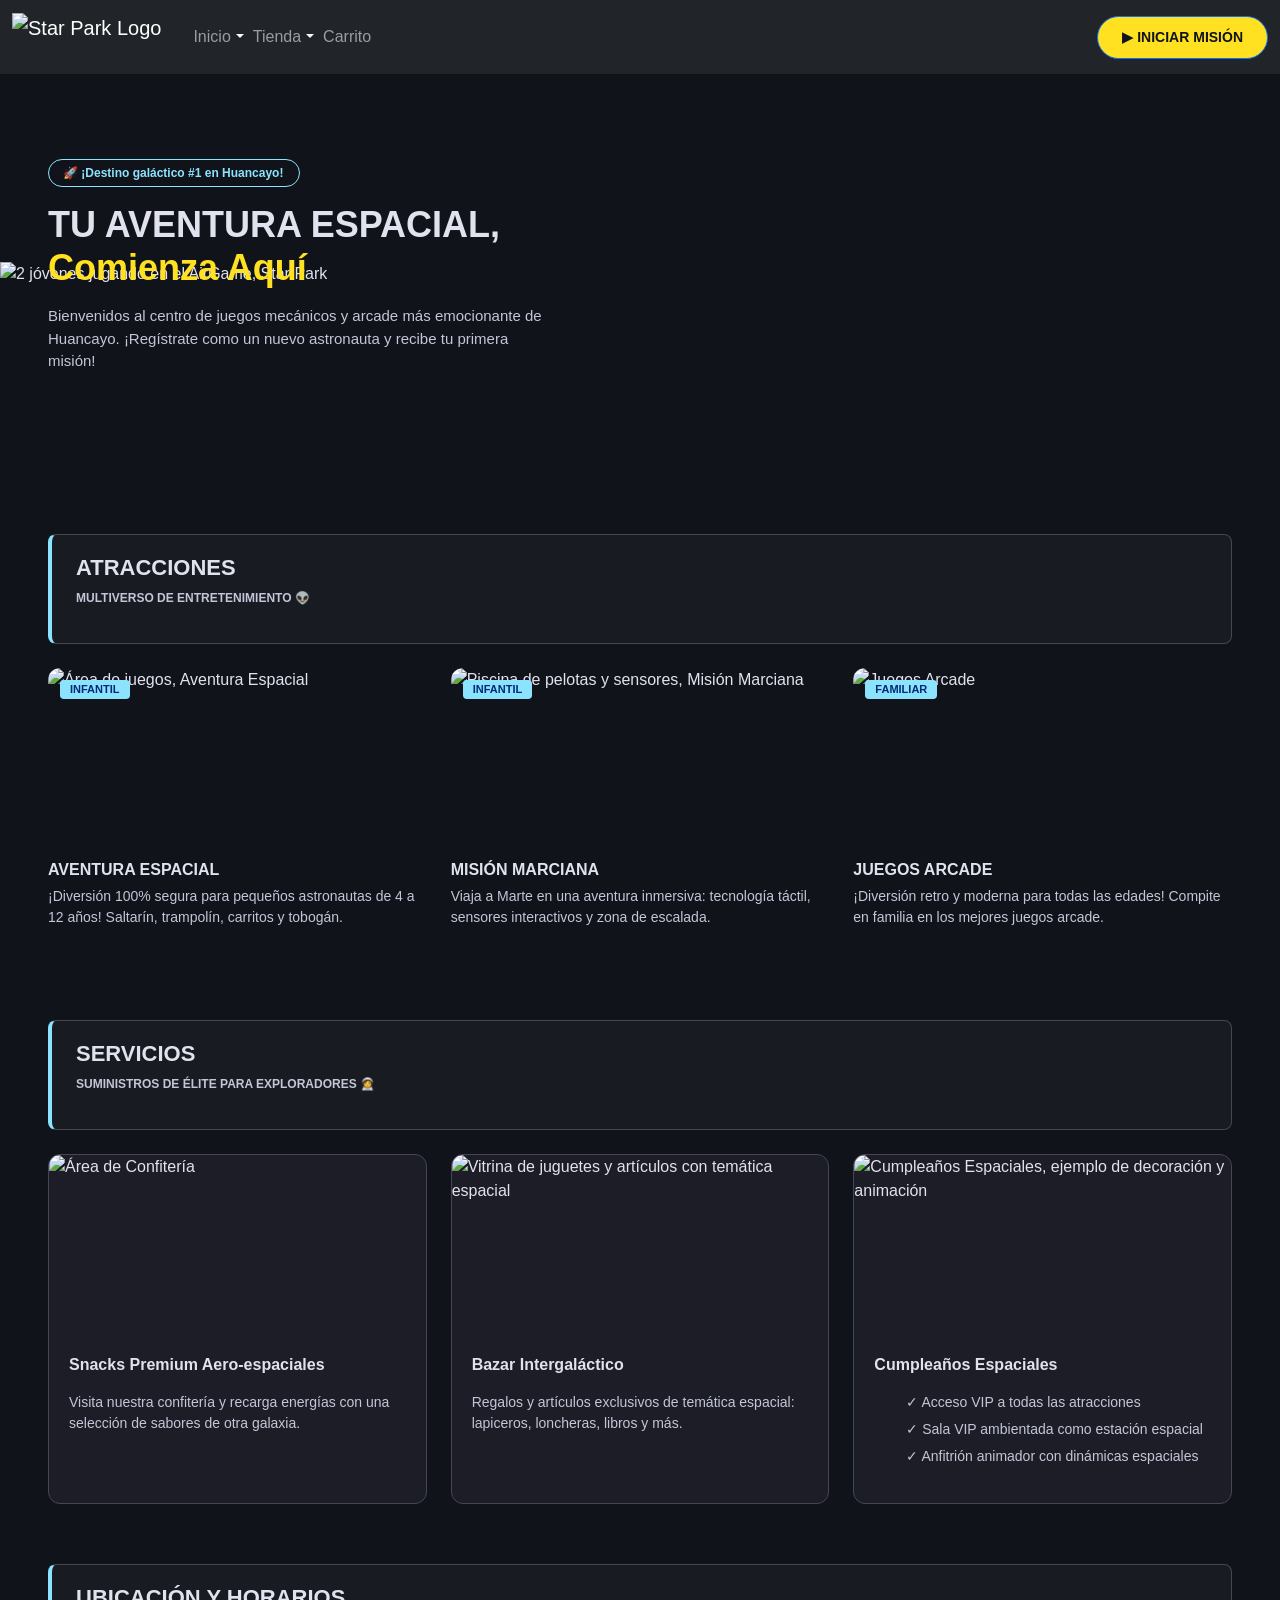
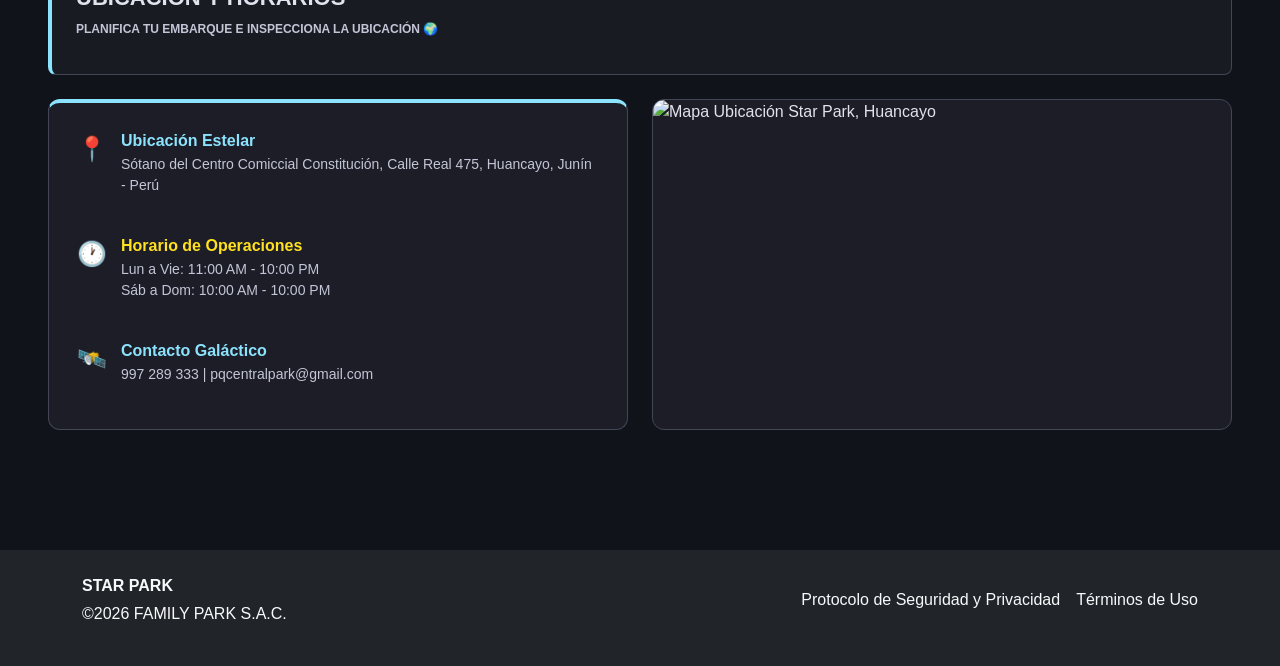
==== index.html @ bc3d8a54 "Add files via upload" ====
<!DOCTYPE html>
<html lang="es">
<head>
    <meta charset="UTF-8">
    <meta name="viewport" content="width=device-width, initial-scale=1.0">
    <title>Star Park</title>
    <link rel="icon" href="data:image/svg+xml,<svg xmlns='http://www.w3.org/2000/svg' viewBox='0 0 100 100'><text x='50%' y='50%' text-anchor='middle' dominant-baseline='central' font-size='80'>🌟</text></svg>"/>  
    <link href="https://cdn.jsdelivr.net/npm/bootstrap@5.3.8/dist/css/bootstrap.min.css" rel="stylesheet" integrity="sha384-sRIl4kxILFvY47J16cr9ZwB07vP4J8+LH7qKQnuqkuIAvNWLzeN8tE5YBujZqJLB" crossorigin="anonymous">
    <link rel="stylesheet" href="estilos.css">
</head>
<body>
    <header>
    <nav class="navbar navbar-dark bg-dark py-2">
        <div class="container-fluid gap-3">
            <a class="navbar-brand" href="index.html">
                <img src="img/logostar.png" alt="Star Park Logo" height="48">
            </a>
            <ul class="navbar-nav flex-row flex-wrap gap-2 me-auto">
                <li class="nav-item dropdown d-flex align-items-center">
                    <a class="nav-link" href="index.html">Inicio</a>
                    <button type="button" class="btn btn-link dropdown-toggle dropdown-toggle-split text-light p-0 ms-1"
                        data-bs-toggle="dropdown" aria-expanded="false" aria-label="Mostrar opciones de Inicio"></button>
                    <ul class="dropdown-menu dropdown-menu-dark">
                        <li><a class="dropdown-item" href="index.html#atracciones">Atracciones</a></li>
                        <li><a class="dropdown-item" href="index.html#servicios">Servicios</a></li>
                        <li><a class="dropdown-item" href="index.html#base-operaciones">Ubicación y Horarios</a></li>
                    </ul>
                </li>
                <li class="nav-item dropdown d-flex align-items-center">
                    <a class="nav-link" href="tienda.html">Tienda</a>
                    <button type="button" class="btn btn-link dropdown-toggle dropdown-toggle-split text-light p-0 ms-1"
                        data-bs-toggle="dropdown" aria-expanded="false" aria-label="Mostrar opciones de Tienda"></button>
                    <ul class="dropdown-menu dropdown-menu-dark">
                        <li><a class="dropdown-item" href="tienda.html#promociones">Promociones</a></li>
                        <li><a class="dropdown-item" href="tienda.html#botin">Botín Espacial</a></li>
                    </ul>
                </li>
                <li class="nav-item">
                    <a class="nav-link" href="carrito.html">Carrito</a>
                </li>
            </ul>
            <a class="btn btn-primary rounded-pill botonAmarillo" href="tienda.html">▶ INICIAR MISIÓN</a>
        </div>
    </nav>
</header>
    <!-- --- Sección Principal (Hero) --- -->
    <section id="inicio" class="hero">
        <img src="../img/portada.png" alt="2 jóvenes jugando en el AirGame, Star Park" class="heroFoto">
        <div class="heroContenido">
            <p class="etiqueta">🚀 ¡Destino galáctico #1 en Huancayo!</p>
            <div class="heroTituloFila">
                <h1>TU AVENTURA ESPACIAL,<br><em>Comienza Aquí</em></h1>
            </div>
            <p class="subtexto">
                Bienvenidos al centro de juegos mecánicos y arcade más emocionante de Huancayo.
                ¡Regístrate como un nuevo astronauta y recibe tu primera misión!
            </p>
        </div>
    </section>
    
    <main>
        <!-- --- Sección de Atracciones --- -->
        <section id="atracciones">
            <div class="seccionCabecera">
                <h2>ATRACCIONES</h2>
                <p class="etiquetaGris">MULTIVERSO DE ENTRETENIMIENTO 👽</p>
            </div>
            <div class="grilla3col">
                <div class="tarjetaAtraccion">
                    <div class="tarjetaImgCaja">
                        <img src="../img/aventuraespacial01.png" alt="Área de juegos, Aventura Espacial">
                        <div class="badge">INFANTIL</div>
                    </div>
                    <h3>AVENTURA ESPACIAL</h3>
                    <p>¡Diversión 100% segura para pequeños astronautas de 4 a 12 años! Saltarín, trampolín, carritos y tobogán.</p>
                </div>

                <div class="tarjetaAtraccion">
                    <div class="tarjetaImgCaja">
                        <img src="../img/misionmarciana01.png" alt="Piscina de pelotas y sensores, Misión Marciana">
                        <div class="badge">INFANTIL</div>
                    </div>
                    <h3>MISIÓN MARCIANA</h3>
                    <p>Viaja a Marte en una aventura inmersiva: tecnología táctil, sensores interactivos y zona de escalada.</p>
                </div>

                <div class="tarjetaAtraccion">
                    <div class="tarjetaImgCaja">
                        <img src="../img/maquinas.png" alt="Juegos Arcade">
                        <div class="badge">FAMILIAR</div>
                    </div>
                    <h3>JUEGOS ARCADE</h3>
                    <p>¡Diversión retro y moderna para todas las edades! Compite en familia en los mejores juegos arcade.</p>
                </div>
            </div>
        </section>

        <section id="servicios">
            <div class="seccionCabecera">
                <h2>SERVICIOS</h2>
                <p class="etiquetaGris">SUMINISTROS DE ÉLITE PARA EXPLORADORES 🧑‍🚀</p>
            </div>
            <div class="grillaServicios">
                <div class="tarjetaServicio glass">
                    <div class="tarjetaServicioImg">
                        <img src="../img/confiteria.png" alt="Área de Confitería">
                    </div>
                    <div class="tarjetaServicioTexto">
                        <h3>Snacks Premium Aero-espaciales</h3>
                        <p>Visita nuestra confitería y recarga energías con una selección de sabores de otra galaxia.</p>
                    </div>
                </div>

                <div class="tarjetaServicio glass">
                    <div class="tarjetaServicioImg">
                        <img src="../img/vitrina.png" alt="Vitrina de juguetes y artículos con temática espacial">
                    </div>
                    <div class="tarjetaServicioTexto">
                        <h3>Bazar Intergaláctico</h3>
                        <p>Regalos y artículos exclusivos de temática espacial: lapiceros, loncheras, libros y más.</p>
                    </div>
                </div>

                <div class="tarjetaServicio glass">
                    <div class="tarjetaServicioImg">
                        <img src="../img/cumpleaños.png" alt="Cumpleaños Espaciales, ejemplo de decoración y animación">
                    </div>
                    <div class="tarjetaServicioTexto">
                        <h3>Cumpleaños Espaciales</h3>
                        <ul>
                            <li>✓ Acceso VIP a todas las atracciones</li>
                            <li>✓ Sala VIP ambientada como estación espacial</li>
                            <li>✓ Anfitrión animador con dinámicas espaciales</li>
                        </ul>
                    </div>
                </div>
            </div>
        </section>

        <section id="base-operaciones">
            <div class="seccionCabecera">
                <h2>UBICACIÓN Y HORARIOS</h2>
                <p class="etiquetaGris">PLANIFICA TU EMBARQUE E INSPECCIONA LA UBICACIÓN 🌍</p>
            </div>
            
            <div class="grillaUbicacion">
                <div class="tarjetaInfo glass">
                    <div class="infoFila">
                        <p class="em">📍</p>
                        <div>
                            <h3 class="celeste">Ubicación Estelar</h3>
                            <p>Sótano del Centro Comiccial Constitución, Calle Real 475, Huancayo, Junín - Perú</p>
                        </div>
                    </div>
                    
                    <div class="infoFila">
                        <p class="em">🕐</p>
                        <div>
                            <h3 class="amarillo">Horario de Operaciones</h3>
                            <p>Lun a Vie: 11:00 AM - 10:00 PM<br>Sáb a Dom: 10:00 AM - 10:00 PM</p>
                        </div>
                    </div>

                    <div class="infoFila">
                        <p class="em">🛰️</p>
                        <div>
                            <h3 class="celeste">Contacto Galáctico</h3>
                            <p>997 289 333 | pqcentralpark@gmail.com</p>
                        </div>
                    </div>
                </div>

                <div class="tarjetaMapa glass">
                    <img src="../img/mapa_huancayo.png" alt="Mapa Ubicación Star Park, Huancayo" class="mapaImagen">
                </div>
            </div>
        </section>

    </main>

        <footer class="bg-dark text-light">
            <div class="container d-flex justify-content-between align-items-center py-4 flex-column flex-lg-row">
                <div>
                    <p class="fw-bold mb-1">STAR PARK</p>
                    <p>©2026 FAMILY PARK S.A.C.</p>
                </div>
                <div class="d-flex gap-3 mt-3 mt-lg-0">
                    <p>Protocolo de Seguridad y Privacidad</p>
                    <p>Términos de Uso</p>
                </div>
            </div>
        </footer>
    <script src="https://cdn.jsdelivr.net/npm/bootstrap@5.3.8/dist/js/bootstrap.bundle.min.js" integrity="sha384-FKyoEForCGlyvwx9Hj09JcYn3nv7wiPVlz7YYwJrWVcXK/BmnVDxM+D2scQbITxI" crossorigin="anonymous"></script>
</body>
</html>
---- estilos.css ----
/* estilos.css — Star Park */

:root {
    --celeste: #8ce3fd;
    --amarillo: #ffe121;
    --fondo: #11131b;
    --tarjeta: #282a32;
    --superficie: #191b23;
    --texto: #e1e2ed;
    --gris: #c3c6d7;
    --borde: #434655;
    --fuente: 'Sora', sans-serif;
}

* {
    box-sizing: border-box;
    margin: 0;
    padding: 0;
}

html,
body {
    font-family: var(--fuente);
}

body {
    background-color: var(--fondo);
    color: var(--texto);
}

a {
    text-decoration: none;
}

button,
input,
select,
textarea,
optgroup,
option {
    font-family: inherit;
}

img {
    display: block;
    max-width: 100%;
}

.celeste { color: var(--celeste); }
.amarillo { color: var(--amarillo); }

.glass {
    background-color: rgba(29, 31, 39, 0.9);
    border: 1px solid var(--borde);
    border-radius: 12px;
}

/* --- Botón "Iniciar Misión" --- */
.botonAmarillo {
    background-color: var(--amarillo);
    color: #11131b;
    padding: 10px 24px;
    border-radius: 999px;
    font-weight: 700;
    font-size: 14px;
}

.botonAmarillo:hover {
    background-color: var(--celeste);
    font-weight: 700;
    font-size: 14px;
}

/* Navbar dropdown hover */
.navbar .nav-item.dropdown:hover .dropdown-menu {
    display: block;
}

.navbar .nav-item.dropdown:hover > .nav-link,
.navbar .nav-item.dropdown:hover > .dropdown-toggle {
    color: var(--amarillo);
}

.navbar .dropdown-menu {
    margin-top: 0;
}

/* --- Sección Principal (Hero) --- */
.hero {
    position: relative;
    min-height: 400px;
    display: flex;
    align-items: center;
}

.heroFoto {
    position: relative;
    top: 0;
    left: 0;
    width: 100%;
    height: 100%;
    object-fit: cover;
}

.heroContenido {
    position: absolute;
    padding: 0 48px;
}

.heroTituloFila {
    margin-bottom: 16px;
}

h1 {
    font-size: 36px;
    font-weight: 800;
}

h1 em {
    font-style: normal;
    color: var(--amarillo);
}

.subtexto {
    color: var(--gris);
    font-size: 15px;
    max-width: 500px;
}

/* --- Etiquetas y Badges --- */
.etiqueta {
    max-width: 252px;
    padding: 4px 14px;
    border-radius: 999px;
    border: 1px solid var(--celeste);
    color: var(--celeste);
    font-size: 12px;
    font-weight: 700;
    margin-bottom: 16px;
}

.etiquetaGris {
    color: var(--gris);
    font-size: 12px;
    font-weight: 700;
}

.badge {
    position: absolute;
    top: 12px;
    left: 12px;
    background-color: var(--celeste);
    color: #002a78;
    font-size: 11px;
    font-weight: 700;
    padding: 4px 10px;
    border-radius: 4px;
}

/* --- Estructura Layout (Main) --- */
main {
    padding: 0px 48px;
    padding-bottom: 60px;
    max-width: 1280px;
    margin: 0 auto;
}

section {
    margin-bottom: 60px;
}

.seccionCabecera {
    padding: 20px 24px;
    margin-bottom: 24px;
    background-color: var(--superficie);
    border: 1px solid var(--borde);
    border-left: 4px solid var(--celeste);
    border-radius: 8px;
}

.seccionCabecera h2 {
    font-size: 22px;
    font-weight: 700;
}

/* --- Grillas Adaptables --- */
.grilla3col {
    display: grid;
    grid-template-columns: 1fr 1fr 1fr;
    gap: 24px;
}

.grillaServicios {
    display: grid;
    grid-template-columns: 1fr 1fr 1fr;
    gap: 24px;
}

.grillaUbicacion {
    display: grid;
    grid-template-columns: 1fr 1fr;
    gap: 24px;
}

/* --- Tarjetas de Atracciones --- */
.tarjetaAtraccion {
    margin-bottom: 16px;
}

.tarjetaImgCaja {
    position: relative;
    border-radius: 12px;
    overflow: hidden;
    height: 180px;
    margin-bottom: 12px;
}

.tarjetaImgCaja img {
    width: 100%;
    height: 100%;
}

.tarjetaAtraccion h3 {
    font-size: 16px;
    font-weight: 700;
    margin-bottom: 6px;
}

.tarjetaAtraccion p {
    color: var(--gris);
    font-size: 14px;
}

/* --- Tarjetas de Servicios --- */
.tarjetaServicio {
    overflow: hidden; 
    border-radius: 12px;
    display: flex;
    flex-direction: column;
}

.tarjetaServicioImg {
    height: 180px;
}

.tarjetaServicioImg img {
    width: 100%;
    height: 100%;
    object-fit: cover;
}

.tarjetaServicioTexto {
    padding: 20px;
    display: flex;
    flex-direction: column;
    gap: 10px;
}

.tarjetaServicioTexto h3 {
    font-size: 16px;
    font-weight: 700;
}

.tarjetaServicioTexto p, .tarjetaServicioTexto ul {
    color: var(--gris);
    font-size: 14px;
}

.tarjetaServicioTexto ul {
    list-style: none;
    display: flex;
    flex-direction: column;
    gap: 6px;
}

/* --- Sección Base de Operaciones --- */
.tarjetaInfo {
    border-radius: 12px;
    padding: 28px;
    display: flex;
    flex-direction: column;
    justify-content: center;
    gap: 24px;
    border-top: 4px solid var(--celeste);
}

.infoFila {
    display: flex;
    gap: 14px;
}

.em {
    font-size: 24px;
}

.infoFila h3 {
    font-size: 16px;
    font-weight: 700;
    margin-bottom: 4px;
}

.infoFila div p {
    color: var(--gris);
    font-size: 14px;
}

/* --- Bloque Contenedor de Imagen Estática del Mapa --- */
.tarjetaMapa {
    overflow: hidden;
    border-radius: 12px;
    height: 100%;
    min-height: 280px;
}

.mapaImagen {
    width: 100%;
    height: 100%;
    object-fit: cover;
}


@media (max-width: 800px) {
    h1 {
        font-size: 24px;
    }

    .heroContenido {
        padding: 0 16px;
    }

    main {
        padding: 40px 16px;
    }

    .grilla3col, .grillaServicios, .grillaUbicacion {
        grid-template-columns: 1fr;
    }

}
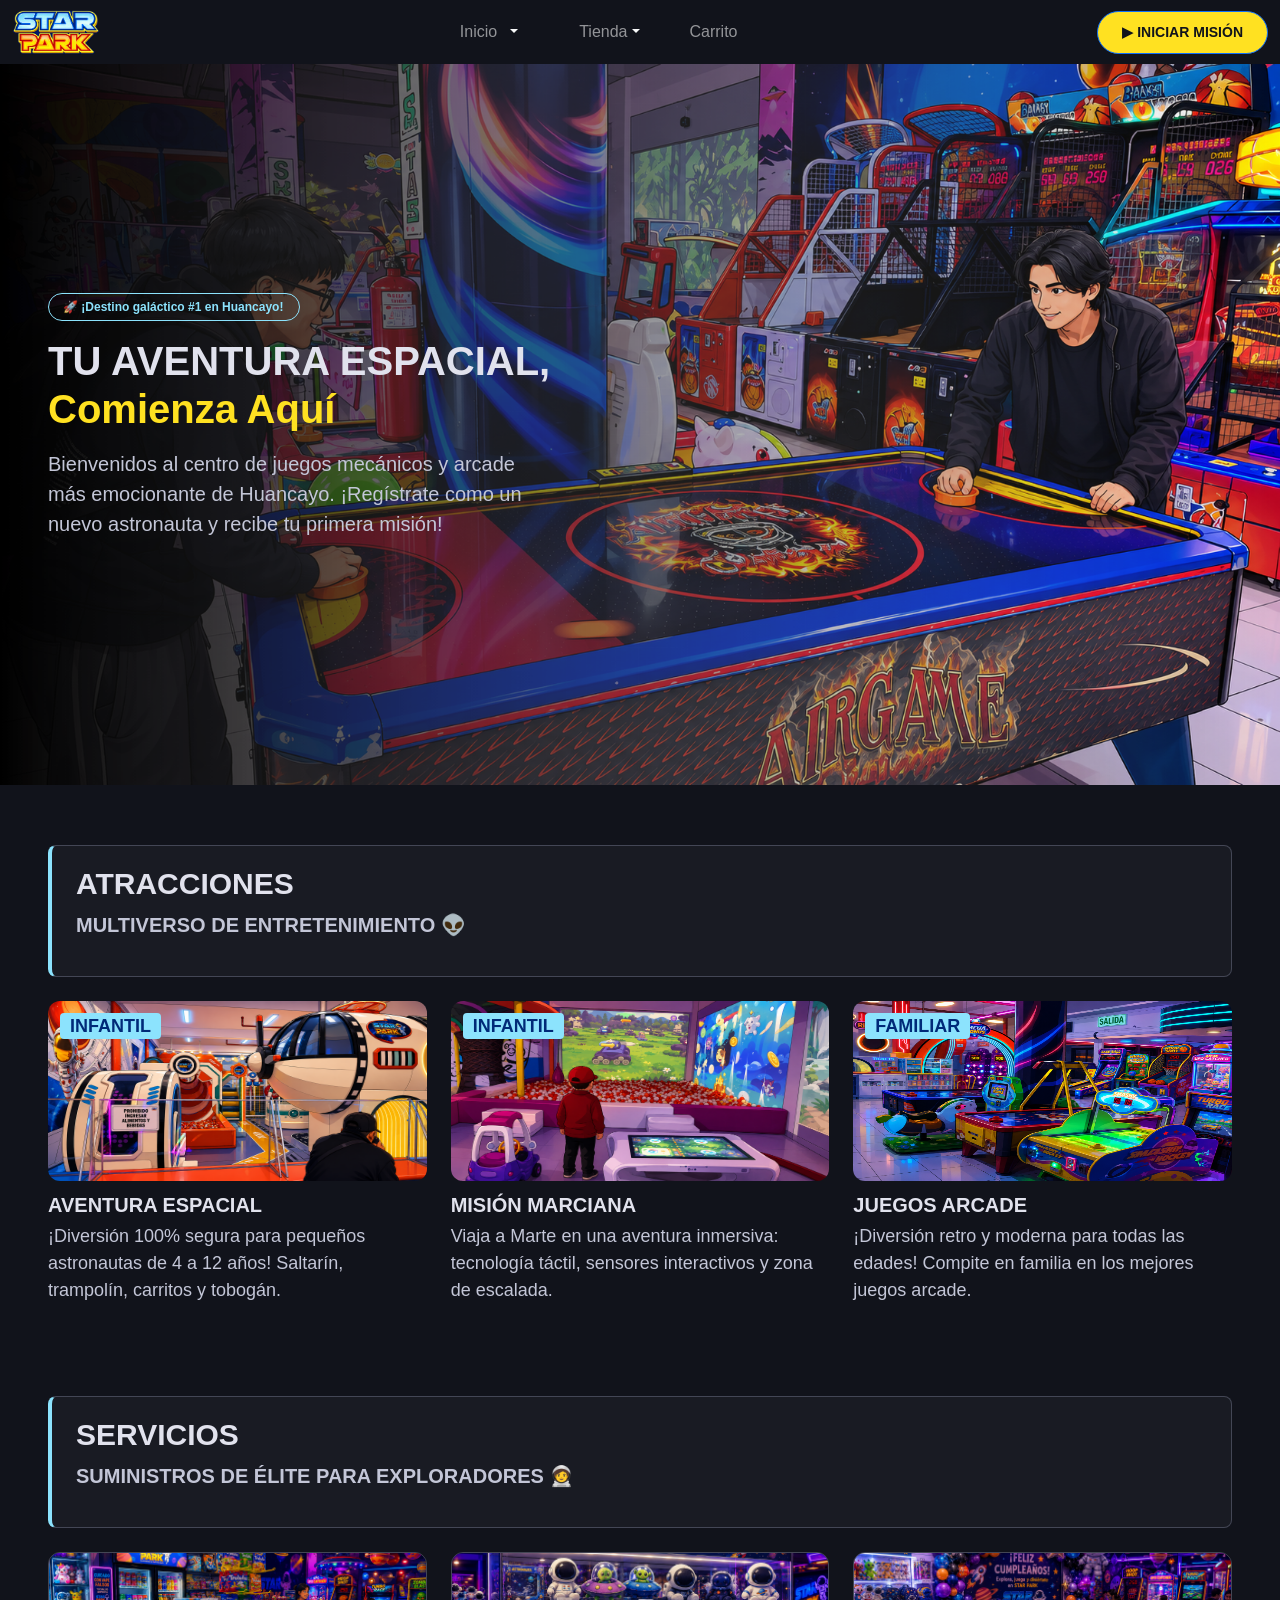
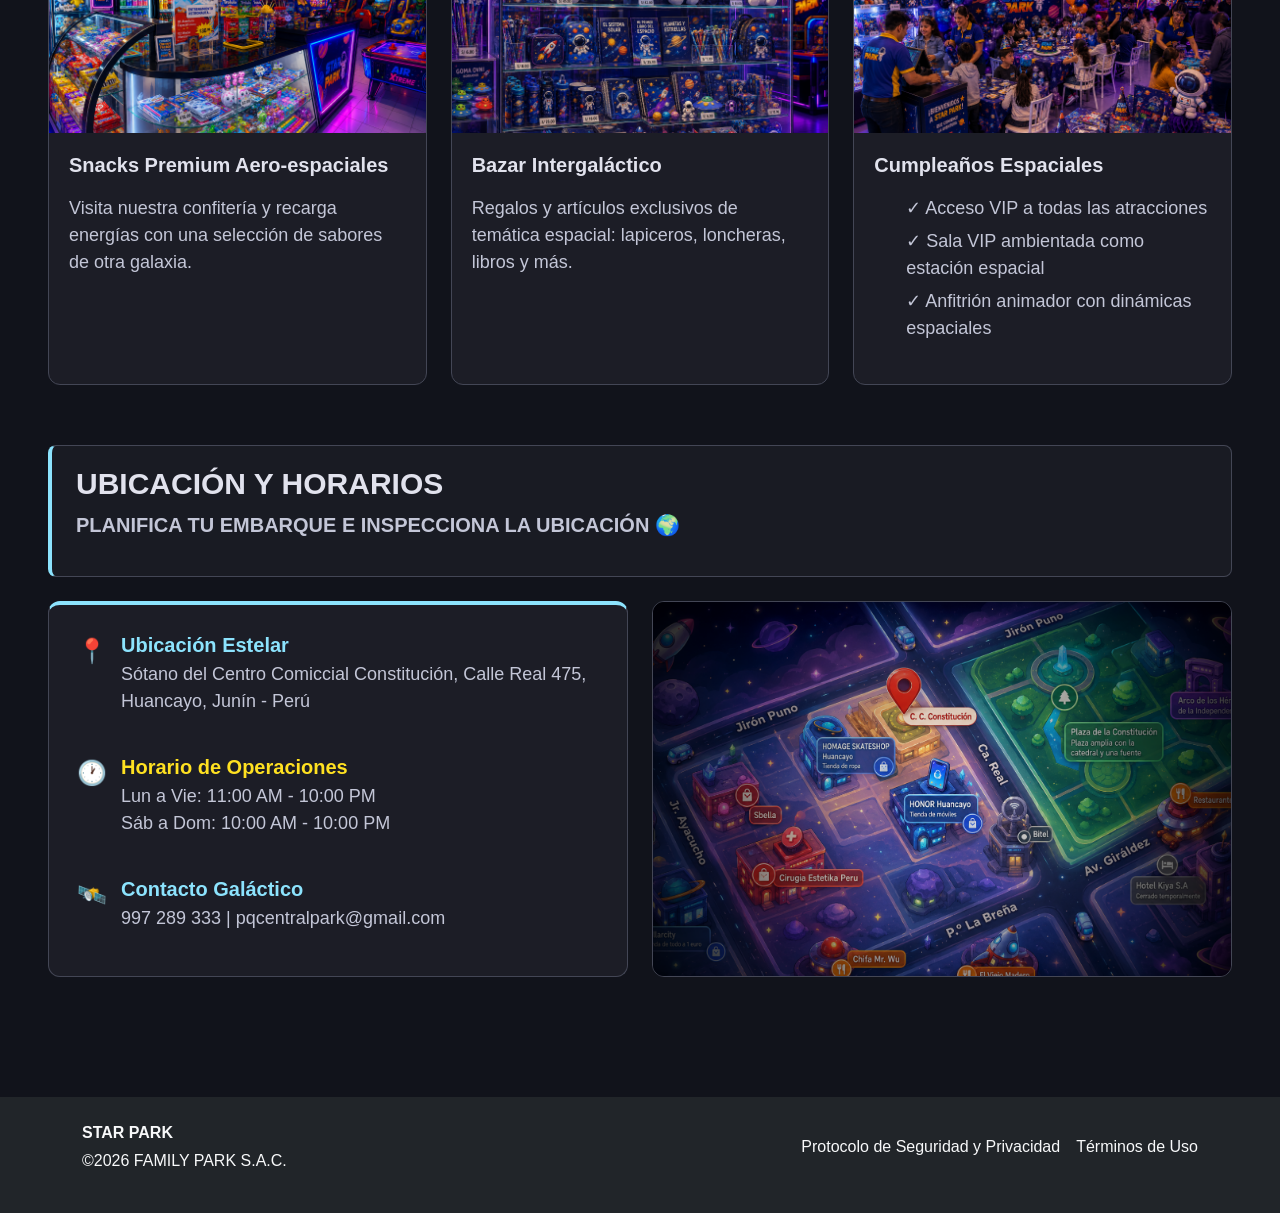
==== commit 86d355c9: "Dolor de cabeza" ====
--- a/index.html
+++ b/index.html
@@ -4,46 +4,53 @@
     <meta charset="UTF-8">
     <meta name="viewport" content="width=device-width, initial-scale=1.0">
     <title>Star Park</title>
-    <link rel="icon" href="data:image/svg+xml,<svg xmlns='http://www.w3.org/2000/svg' viewBox='0 0 100 100'><text x='50%' y='50%' text-anchor='middle' dominant-baseline='central' font-size='80'>🌟</text></svg>"/>  
+    <link rel="icon" href="data:image/svg+xml,<svg xmlns='http://www.w3.org/2000/svg' viewBox='0 0 100 100'><text x='50%' y='50%' text-anchor='middle' dominant-baseline='central' font-size='80'>🌟</text></svg>"/>
+
     <link href="https://cdn.jsdelivr.net/npm/bootstrap@5.3.8/dist/css/bootstrap.min.css" rel="stylesheet" integrity="sha384-sRIl4kxILFvY47J16cr9ZwB07vP4J8+LH7qKQnuqkuIAvNWLzeN8tE5YBujZqJLB" crossorigin="anonymous">
     <link rel="stylesheet" href="estilos.css">
 </head>
+
+
 <body>
     <header>
-    <nav class="navbar navbar-dark bg-dark py-2">
-        <div class="container-fluid gap-3">
-            <a class="navbar-brand" href="index.html">
-                <img src="img/logostar.png" alt="Star Park Logo" height="48">
-            </a>
-            <ul class="navbar-nav flex-row flex-wrap gap-2 me-auto">
-                <li class="nav-item dropdown d-flex align-items-center">
-                    <a class="nav-link" href="index.html">Inicio</a>
-                    <button type="button" class="btn btn-link dropdown-toggle dropdown-toggle-split text-light p-0 ms-1"
-                        data-bs-toggle="dropdown" aria-expanded="false" aria-label="Mostrar opciones de Inicio"></button>
-                    <ul class="dropdown-menu dropdown-menu-dark">
-                        <li><a class="dropdown-item" href="index.html#atracciones">Atracciones</a></li>
-                        <li><a class="dropdown-item" href="index.html#servicios">Servicios</a></li>
-                        <li><a class="dropdown-item" href="index.html#base-operaciones">Ubicación y Horarios</a></li>
-                    </ul>
-                </li>
-                <li class="nav-item dropdown d-flex align-items-center">
-                    <a class="nav-link" href="tienda.html">Tienda</a>
-                    <button type="button" class="btn btn-link dropdown-toggle dropdown-toggle-split text-light p-0 ms-1"
-                        data-bs-toggle="dropdown" aria-expanded="false" aria-label="Mostrar opciones de Tienda"></button>
-                    <ul class="dropdown-menu dropdown-menu-dark">
-                        <li><a class="dropdown-item" href="tienda.html#promociones">Promociones</a></li>
-                        <li><a class="dropdown-item" href="tienda.html#botin">Botín Espacial</a></li>
-                    </ul>
-                </li>
-                <li class="nav-item">
-                    <a class="nav-link" href="carrito.html">Carrito</a>
-                </li>
-            </ul>
-            <a class="btn btn-primary rounded-pill botonAmarillo" href="tienda.html">▶ INICIAR MISIÓN</a>
-        </div>
-    </nav>
-</header>
-    <!-- --- Sección Principal (Hero) --- -->
+        <nav class="navbar navbar-dark">
+            <div class="container-fluid gap-3">
+                <a href="index.html"> <img src="img/logostar.png" alt="Star Park Logo" height="48"></a>
+                <ul class="navbar-nav flex-row gap-5">
+
+
+                    <li class="nav-item dropdown">
+                        <div class="d-flex align-items-center"> 
+                            <a class="nav-link" href="index.html">Inicio</a>
+                            <button class="btn btn-link dropdown-toggle text-light"
+                                data-bs-toggle="dropdown" aria-expanded="false" aria-label="Mostrar opciones de Inicio"></button>
+                        </div>
+
+                        <ul class="dropdown-menu dropdown-menu-dark ">
+                            <li><a class="dropdown-item" href="index.html#atracciones">Atracciones</a></li>
+                            <li><a class="dropdown-item" href="index.html#servicios">Servicios</a></li>
+                            <li><a class="dropdown-item" href="index.html#base-operaciones">Ubicación y Horarios</a></li>
+                        </ul>
+                    </li>
+                    <li class="nav-item dropdown">
+                        <div class="d-flex align-items-center"> 
+                        <a class="nav-link" href="tienda.html">Tienda</a>
+                        <button type="button" class="btn btn-link dropdown-toggle dropdown-toggle-split text-light p-0 ms-1"
+                            data-bs-toggle="dropdown" aria-expanded="false" aria-label="Mostrar opciones de Tienda"></button>
+                        </div>
+                        <ul class="dropdown-menu dropdown-menu-dark">
+                            <li><a class="dropdown-item" href="tienda.html#promociones">Promociones</a></li>
+                            <li><a class="dropdown-item" href="tienda.html#botin">Botín Espacial</a></li>
+                        </ul>
+                    </li>
+                    <li class="nav-item">
+                        <a class="nav-link" href="carrito.html">Carrito</a>
+                    </li>
+                </ul>
+                <a class="btn btn-primary rounded-pill botonAmarillo" href="tienda.html">▶ INICIAR MISIÓN</a>
+            </div>
+        </nav>
+    </header>
     <section id="inicio" class="hero">
         <img src="../img/portada.png" alt="2 jóvenes jugando en el AirGame, Star Park" class="heroFoto">
         <div class="heroContenido">
@@ -130,7 +137,7 @@
                         <ul>
                             <li>✓ Acceso VIP a todas las atracciones</li>
                             <li>✓ Sala VIP ambientada como estación espacial</li>
-                            <li>✓ Anfitrión animador con dinámicas espaciales</li>
+                            <li>✓ Anfitrión animador con dinámicas espaciales<li>
                         </ul>
                     </div>
                 </div>
@@ -190,6 +197,6 @@
                 </div>
             </div>
         </footer>
-    <script src="https://cdn.jsdelivr.net/npm/bootstrap@5.3.8/dist/js/bootstrap.bundle.min.js" integrity="sha384-FKyoEForCGlyvwx9Hj09JcYn3nv7wiPVlz7YYwJrWVcXK/BmnVDxM+D2scQbITxI" crossorigin="anonymous"></script>
-</body>
+        <script src="https://cdn.jsdelivr.net/npm/bootstrap@5.3.8/dist/js/bootstrap.bundle.min.js" integrity="sha384-FKyoEForCGlyvwx9Hj09JcYn3nv7wiPVlz7YYwJrWVcXK/BmnVDxM+D2scQbITxI" crossorigin="anonymous"></script>
+    </body>
 </html>
--- a/estilos.css
+++ b/estilos.css
@@ -67,11 +67,24 @@
 
 .botonAmarillo:hover {
     background-color: var(--celeste);
+    color: #11131b;
     font-weight: 700;
     font-size: 14px;
 }
 
 /* Navbar dropdown hover */
+.navbar .nav-item.dropdown {
+    position: relative;
+}
+
+.navbar .nav-item.dropdown .dropdown-menu {
+    position: absolute;
+    top: 100%;
+    left: 0;
+    margin-top: 0;
+    z-index: 1000;
+}
+
 .navbar .nav-item.dropdown:hover .dropdown-menu {
     display: block;
 }
@@ -112,7 +125,7 @@
 }
 
 h1 {
-    font-size: 36px;
+    font-size: 40px;
     font-weight: 800;
 }
 
@@ -123,7 +136,7 @@
 
 .subtexto {
     color: var(--gris);
-    font-size: 15px;
+    font-size: 20px;
     max-width: 500px;
 }
 
@@ -141,7 +154,7 @@
 
 .etiquetaGris {
     color: var(--gris);
-    font-size: 12px;
+    font-size: 20px;
     font-weight: 700;
 }
 
@@ -151,7 +164,7 @@
     left: 12px;
     background-color: var(--celeste);
     color: #002a78;
-    font-size: 11px;
+    font-size: 18px;
     font-weight: 700;
     padding: 4px 10px;
     border-radius: 4px;
@@ -179,7 +192,7 @@
 }
 
 .seccionCabecera h2 {
-    font-size: 22px;
+    font-size: 30px;
     font-weight: 700;
 }
 
@@ -221,14 +234,14 @@
 }
 
 .tarjetaAtraccion h3 {
-    font-size: 16px;
+    font-size: 20px;
     font-weight: 700;
     margin-bottom: 6px;
 }
 
 .tarjetaAtraccion p {
     color: var(--gris);
-    font-size: 14px;
+    font-size: 18px;
 }
 
 /* --- Tarjetas de Servicios --- */
@@ -257,13 +270,13 @@
 }
 
 .tarjetaServicioTexto h3 {
-    font-size: 16px;
+    font-size: 20px;
     font-weight: 700;
 }
 
 .tarjetaServicioTexto p, .tarjetaServicioTexto ul {
     color: var(--gris);
-    font-size: 14px;
+    font-size: 18px;
 }
 
 .tarjetaServicioTexto ul {
@@ -294,14 +307,14 @@
 }
 
 .infoFila h3 {
-    font-size: 16px;
+    font-size: 20px;
     font-weight: 700;
     margin-bottom: 4px;
 }
 
 .infoFila div p {
     color: var(--gris);
-    font-size: 14px;
+    font-size: 18px;
 }
 
 /* --- Bloque Contenedor de Imagen Estática del Mapa --- */
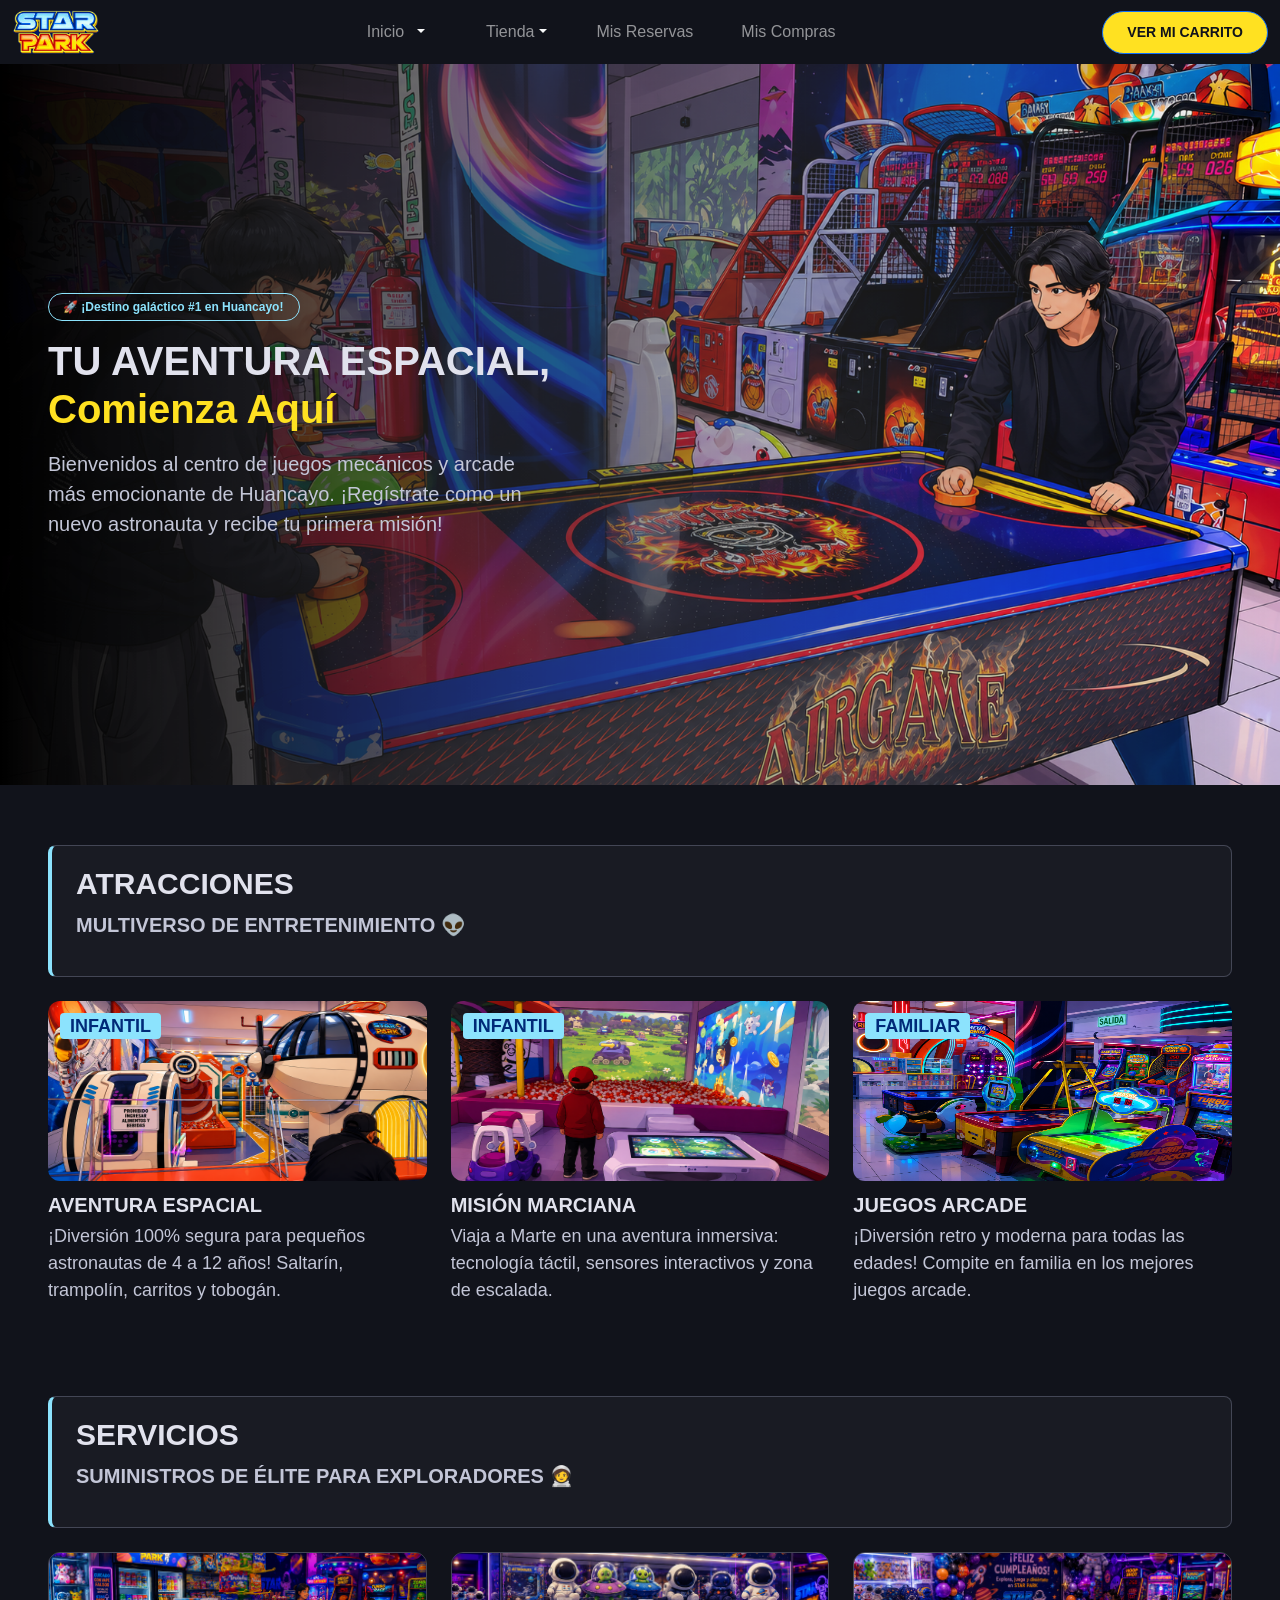
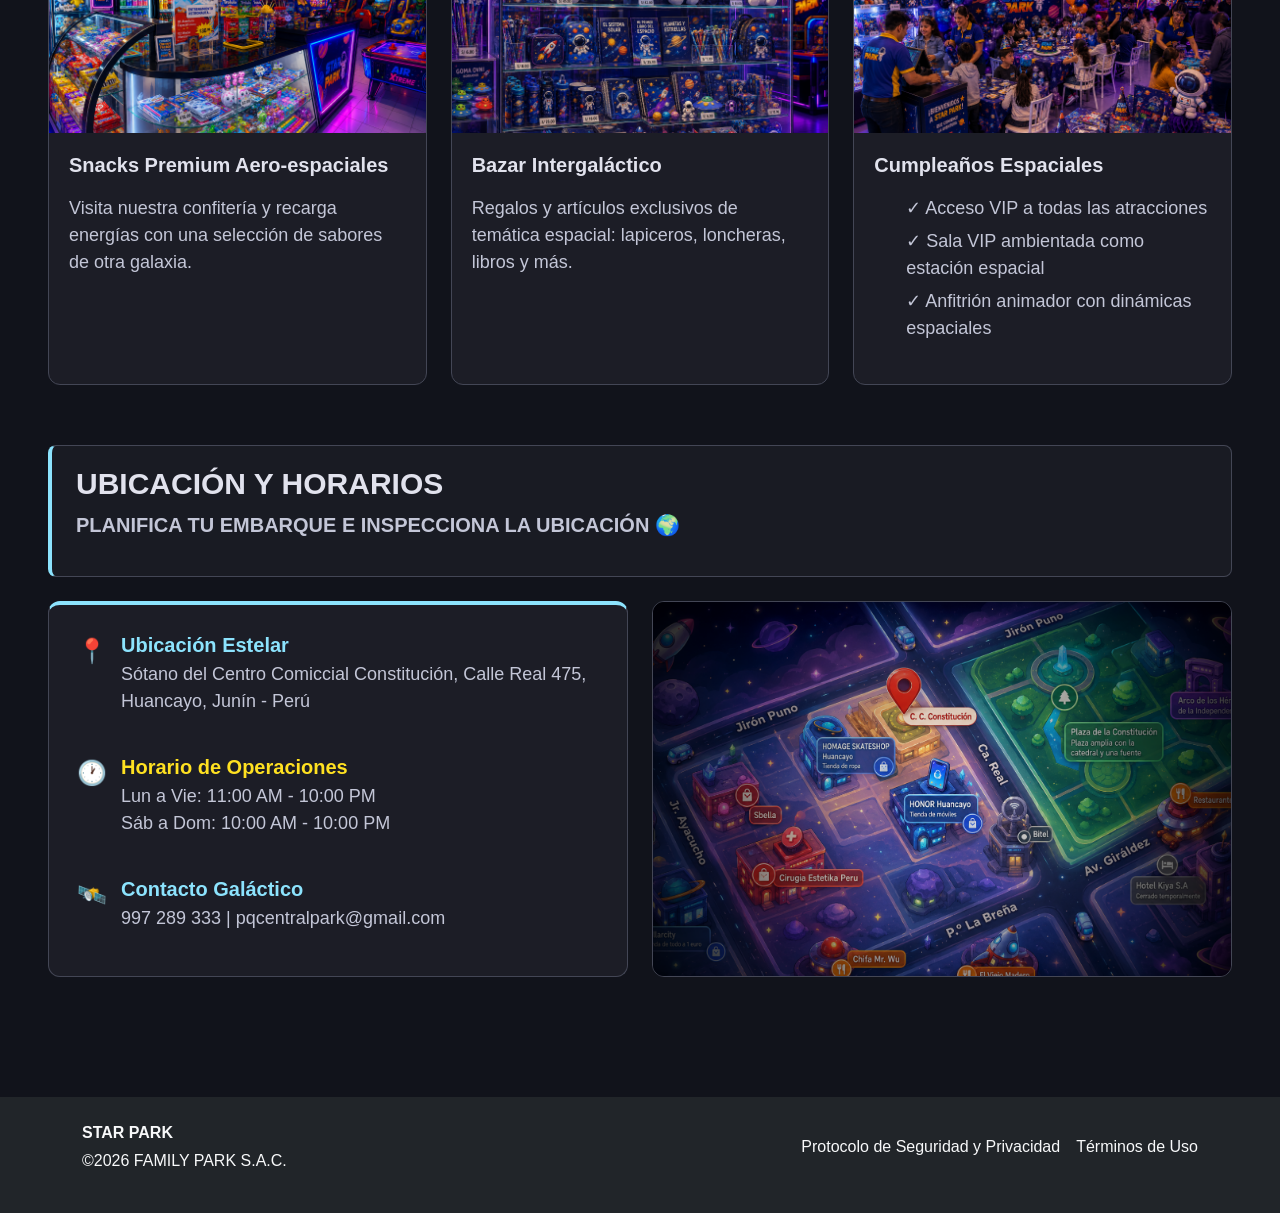
==== commit c9c3d5b1: "FINAL" ====
--- a/index.html
+++ b/index.html
@@ -44,10 +44,13 @@
                         </ul>
                     </li>
                     <li class="nav-item">
-                        <a class="nav-link" href="carrito.html">Carrito</a>
+                        <a class="nav-link" href="admin.html">Mis Reservas</a>
+                    </li>
+                    <li class="nav-item">
+                        <a class="nav-link" href="miscompras.html">Mis Compras</a>
                     </li>
                 </ul>
-                <a class="btn btn-primary rounded-pill botonAmarillo" href="tienda.html">▶ INICIAR MISIÓN</a>
+                <a class="btn btn-primary rounded-pill botonAmarillo" href="carrito.html">VER MI CARRITO</a>
             </div>
         </nav>
     </header>
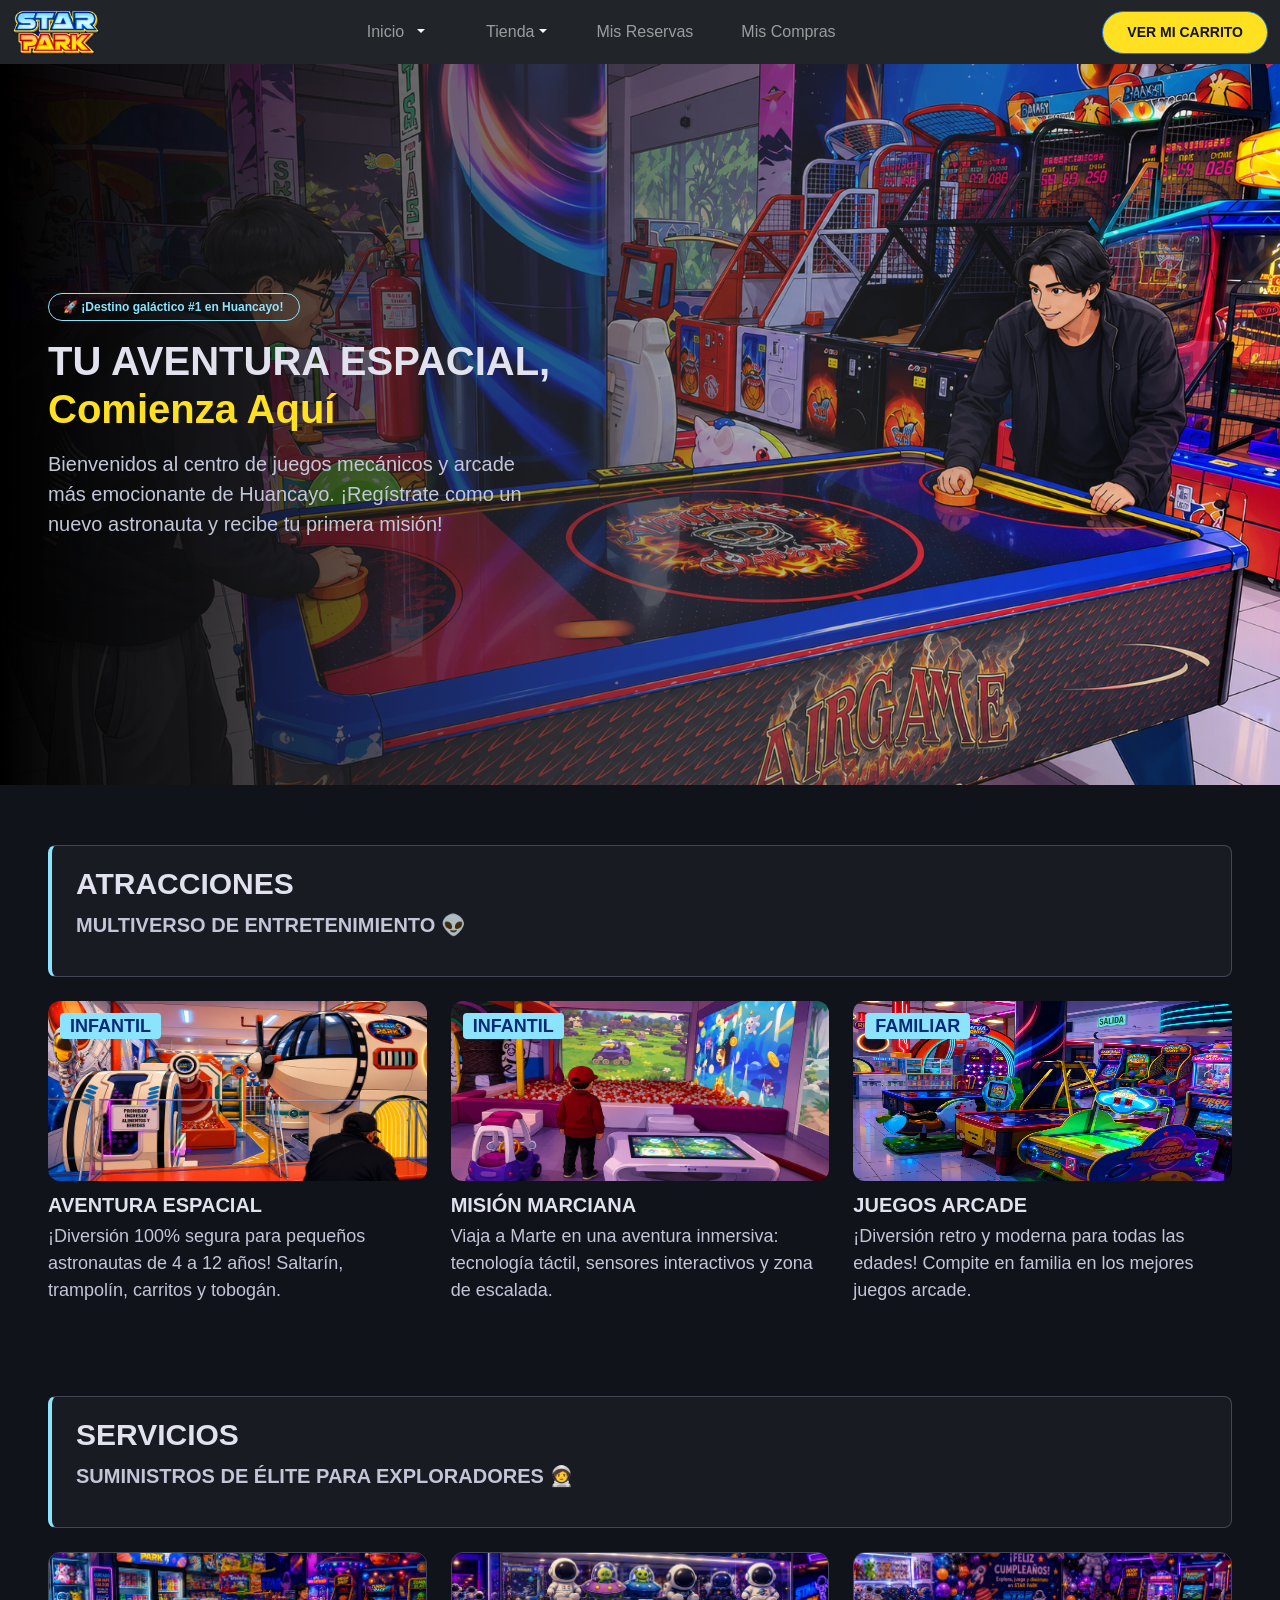
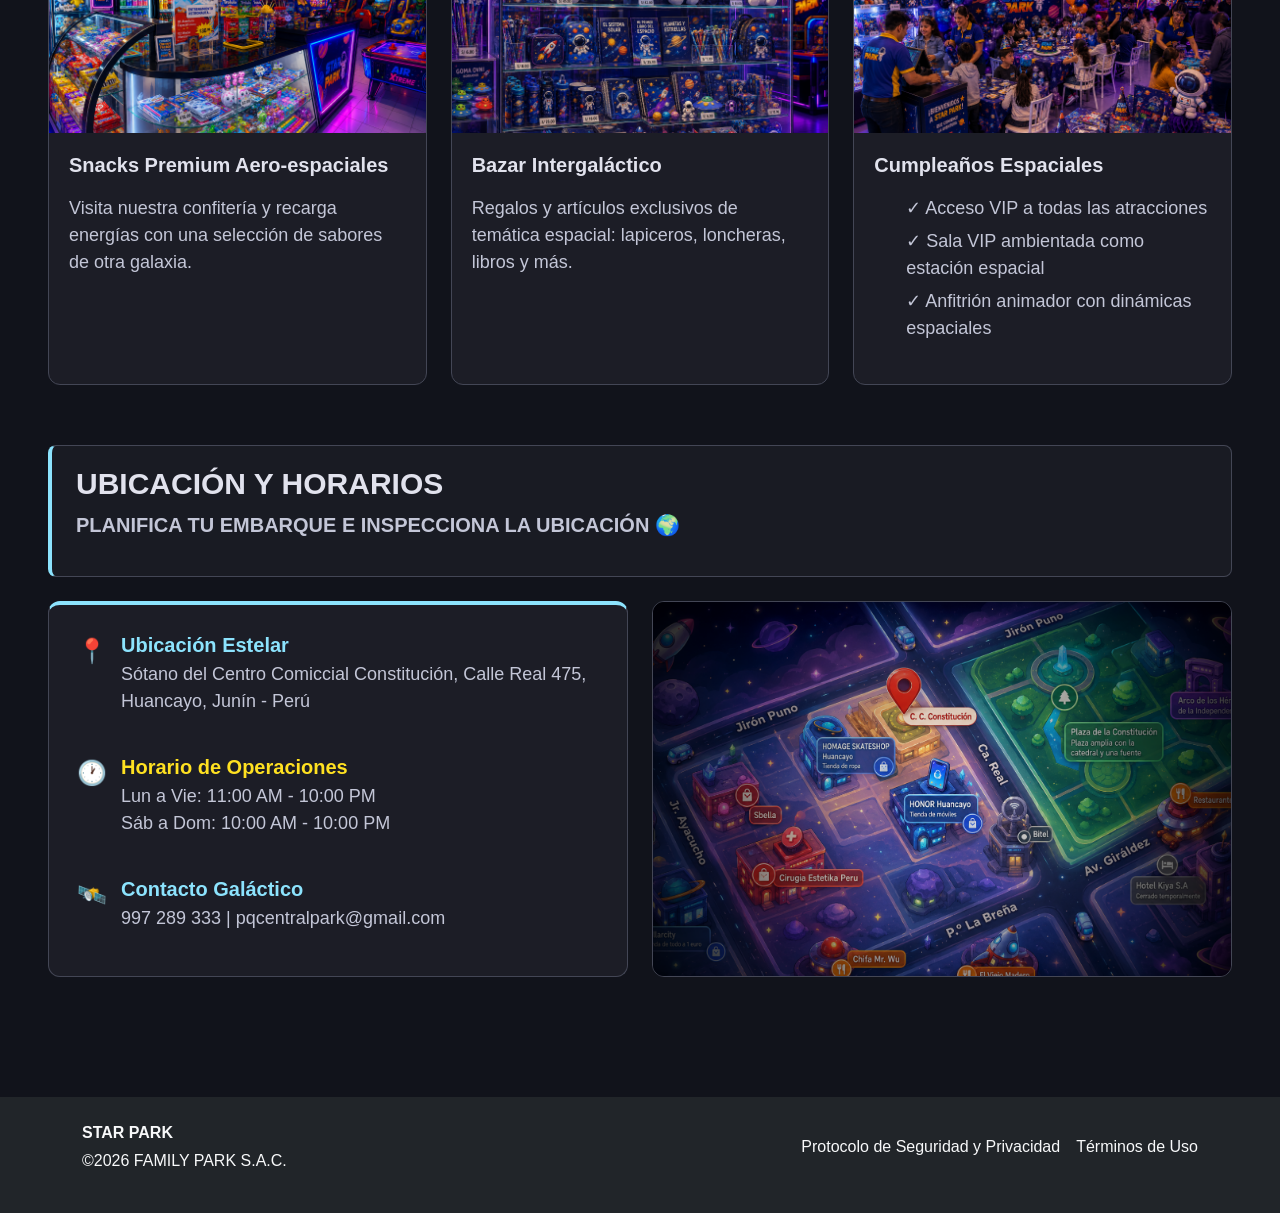
==== commit d5094867: "..." ====
--- a/index.html
+++ b/index.html
@@ -12,7 +12,7 @@
 
 
 <body>
-    <header>
+    <header class="bg-dark">
         <nav class="navbar navbar-dark">
             <div class="container-fluid gap-3">
                 <a href="index.html"> <img src="img/logostar.png" alt="Star Park Logo" height="48"></a>
@@ -44,7 +44,7 @@
                         </ul>
                     </li>
                     <li class="nav-item">
-                        <a class="nav-link" href="admin.html">Mis Reservas</a>
+                        <a class="nav-link" href="reservas.html">Mis Reservas</a>
                     </li>
                     <li class="nav-item">
                         <a class="nav-link" href="miscompras.html">Mis Compras</a>
--- a/estilos.css
+++ b/estilos.css
@@ -82,7 +82,6 @@
     top: 100%;
     left: 0;
     margin-top: 0;
-    z-index: 1000;
 }
 
 .navbar .nav-item.dropdown:hover .dropdown-menu {
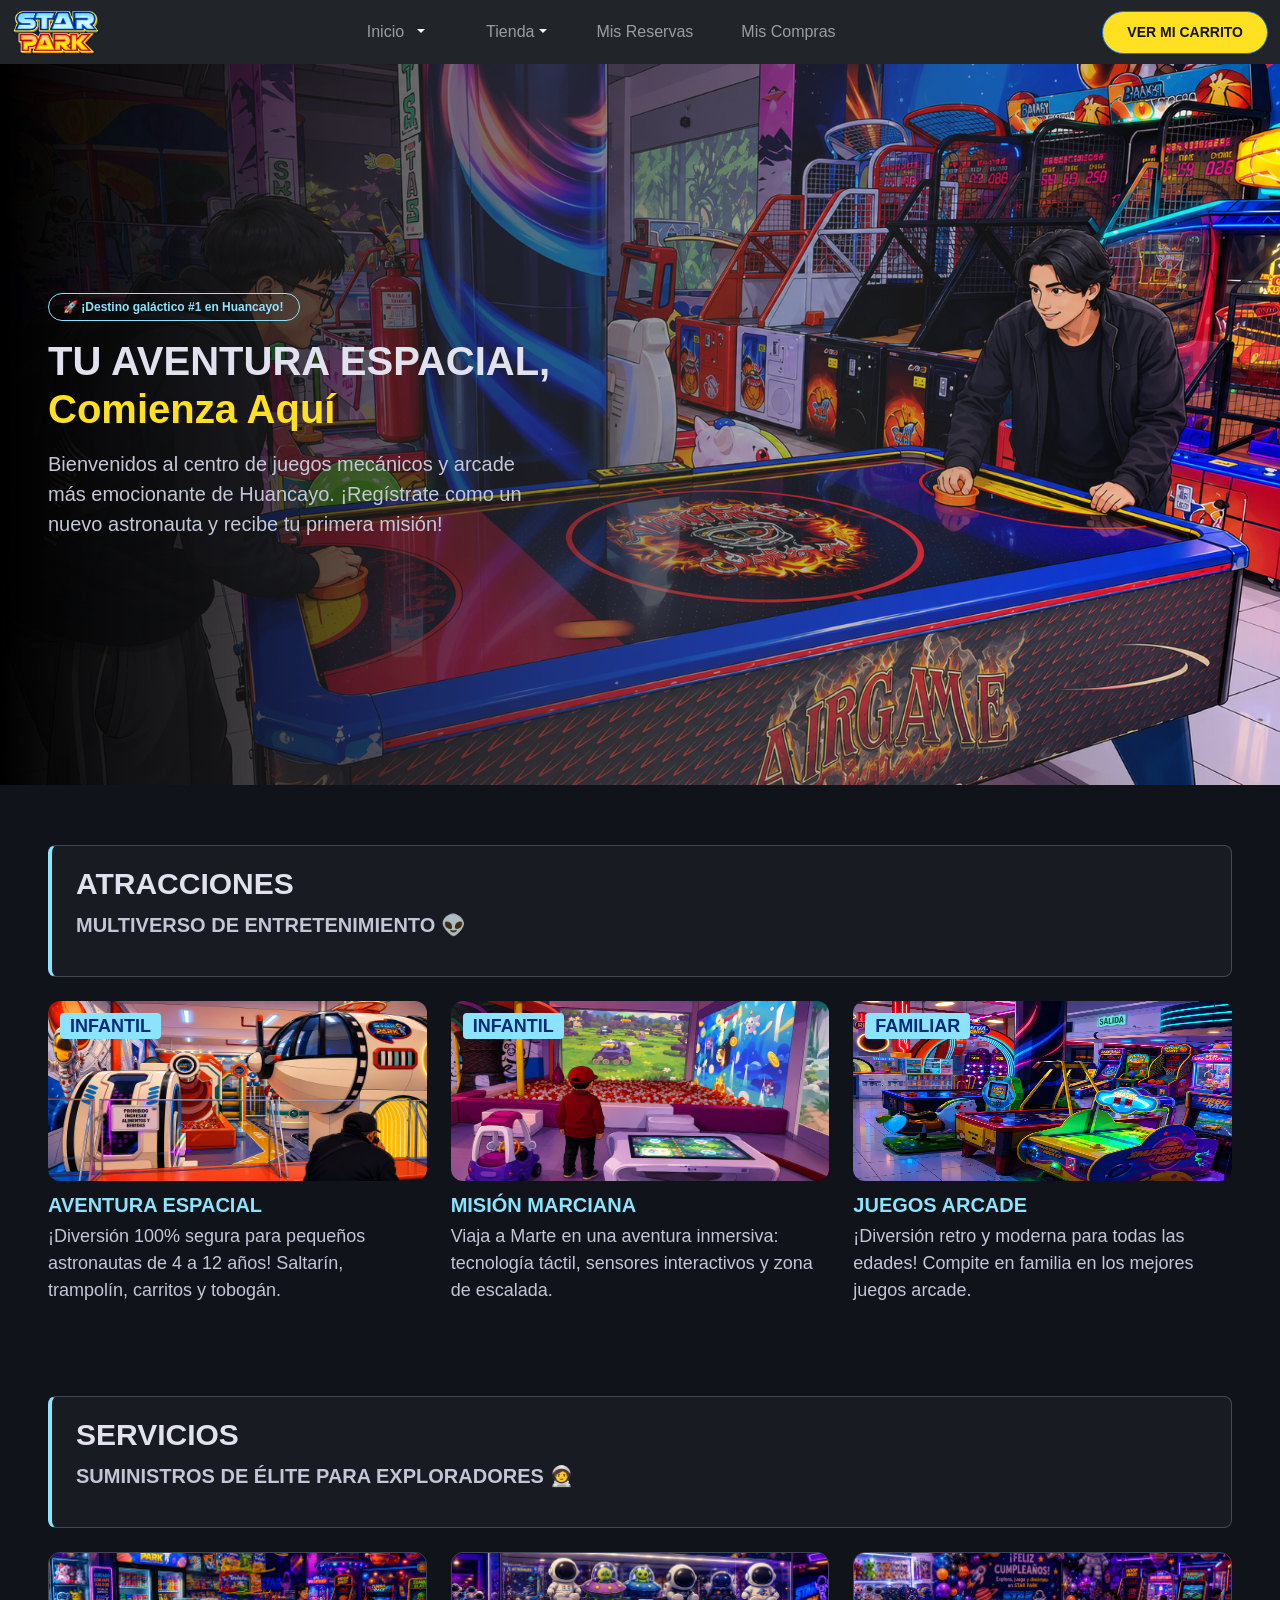
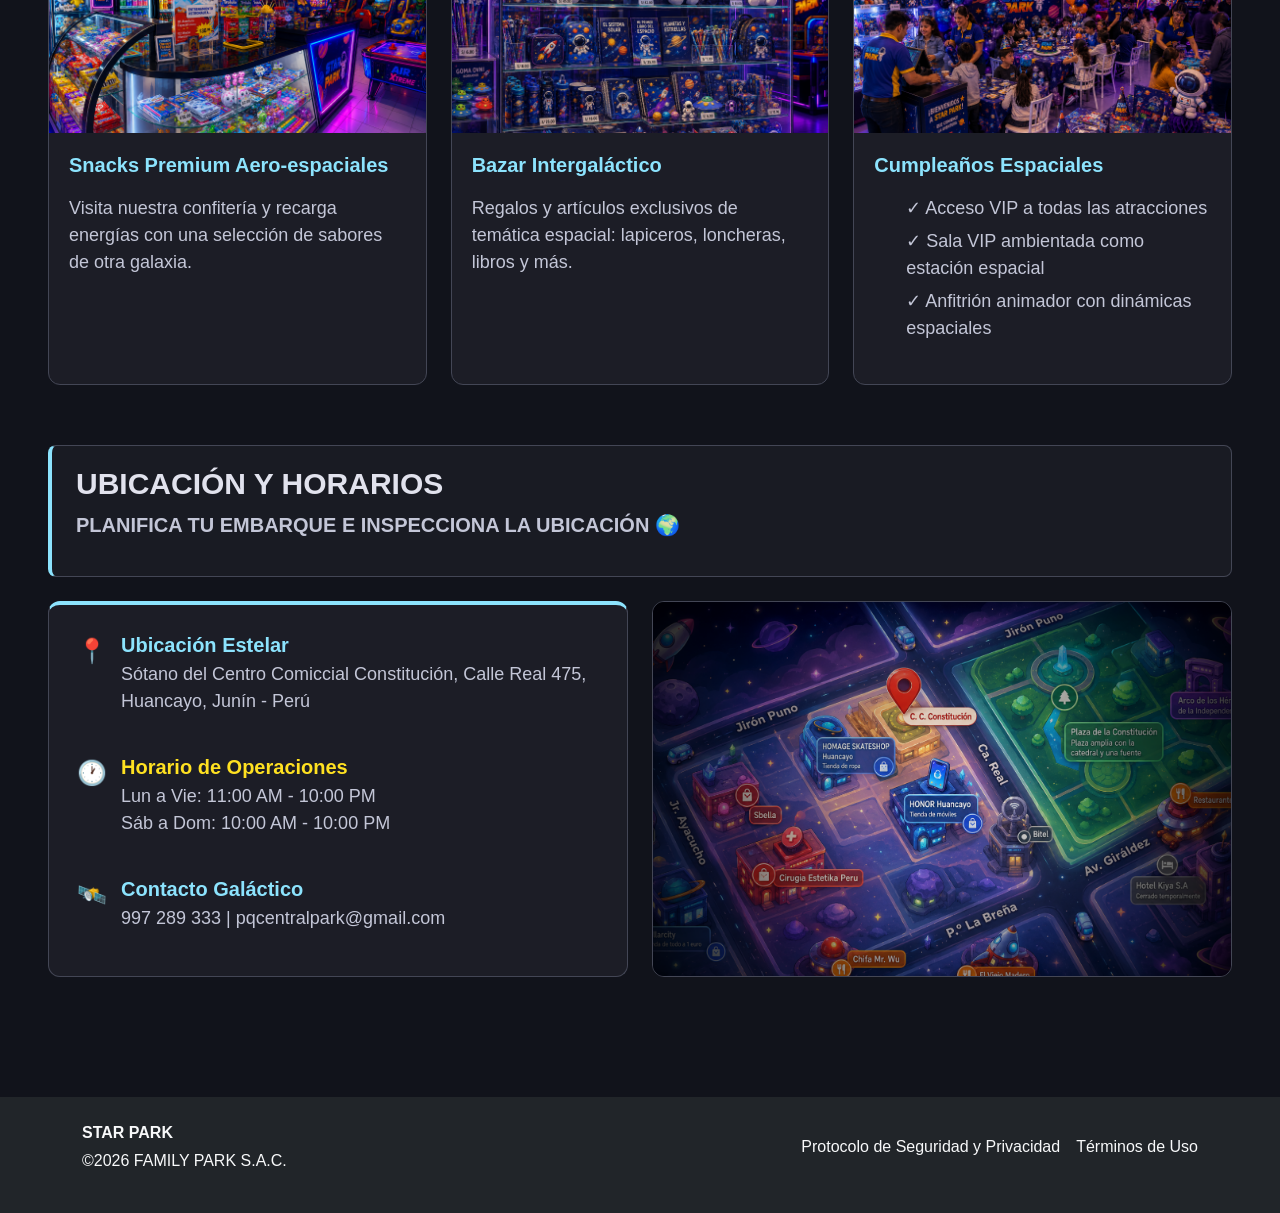
==== commit fdb644f2: "FINAL" ====
--- a/index.html
+++ b/index.html
@@ -81,7 +81,7 @@
                         <img src="../img/aventuraespacial01.png" alt="Área de juegos, Aventura Espacial">
                         <div class="badge">INFANTIL</div>
                     </div>
-                    <h3>AVENTURA ESPACIAL</h3>
+                    <h3 class="celeste" >AVENTURA ESPACIAL</h3>
                     <p>¡Diversión 100% segura para pequeños astronautas de 4 a 12 años! Saltarín, trampolín, carritos y tobogán.</p>
                 </div>
 
@@ -90,7 +90,7 @@
                         <img src="../img/misionmarciana01.png" alt="Piscina de pelotas y sensores, Misión Marciana">
                         <div class="badge">INFANTIL</div>
                     </div>
-                    <h3>MISIÓN MARCIANA</h3>
+                    <h3 class="celeste">MISIÓN MARCIANA</h3>
                     <p>Viaja a Marte en una aventura inmersiva: tecnología táctil, sensores interactivos y zona de escalada.</p>
                 </div>
 
@@ -99,7 +99,7 @@
                         <img src="../img/maquinas.png" alt="Juegos Arcade">
                         <div class="badge">FAMILIAR</div>
                     </div>
-                    <h3>JUEGOS ARCADE</h3>
+                    <h3 class="celeste">JUEGOS ARCADE</h3>
                     <p>¡Diversión retro y moderna para todas las edades! Compite en familia en los mejores juegos arcade.</p>
                 </div>
             </div>
@@ -116,7 +116,7 @@
                         <img src="../img/confiteria.png" alt="Área de Confitería">
                     </div>
                     <div class="tarjetaServicioTexto">
-                        <h3>Snacks Premium Aero-espaciales</h3>
+                        <h3 class="celeste">Snacks Premium Aero-espaciales</h3>
                         <p>Visita nuestra confitería y recarga energías con una selección de sabores de otra galaxia.</p>
                     </div>
                 </div>
@@ -126,7 +126,7 @@
                         <img src="../img/vitrina.png" alt="Vitrina de juguetes y artículos con temática espacial">
                     </div>
                     <div class="tarjetaServicioTexto">
-                        <h3>Bazar Intergaláctico</h3>
+                        <h3 class="celeste">Bazar Intergaláctico</h3>
                         <p>Regalos y artículos exclusivos de temática espacial: lapiceros, loncheras, libros y más.</p>
                     </div>
                 </div>
@@ -136,7 +136,7 @@
                         <img src="../img/cumpleaños.png" alt="Cumpleaños Espaciales, ejemplo de decoración y animación">
                     </div>
                     <div class="tarjetaServicioTexto">
-                        <h3>Cumpleaños Espaciales</h3>
+                        <h3 class="celeste">Cumpleaños Espaciales</h3>
                         <ul>
                             <li>✓ Acceso VIP a todas las atracciones</li>
                             <li>✓ Sala VIP ambientada como estación espacial</li>
